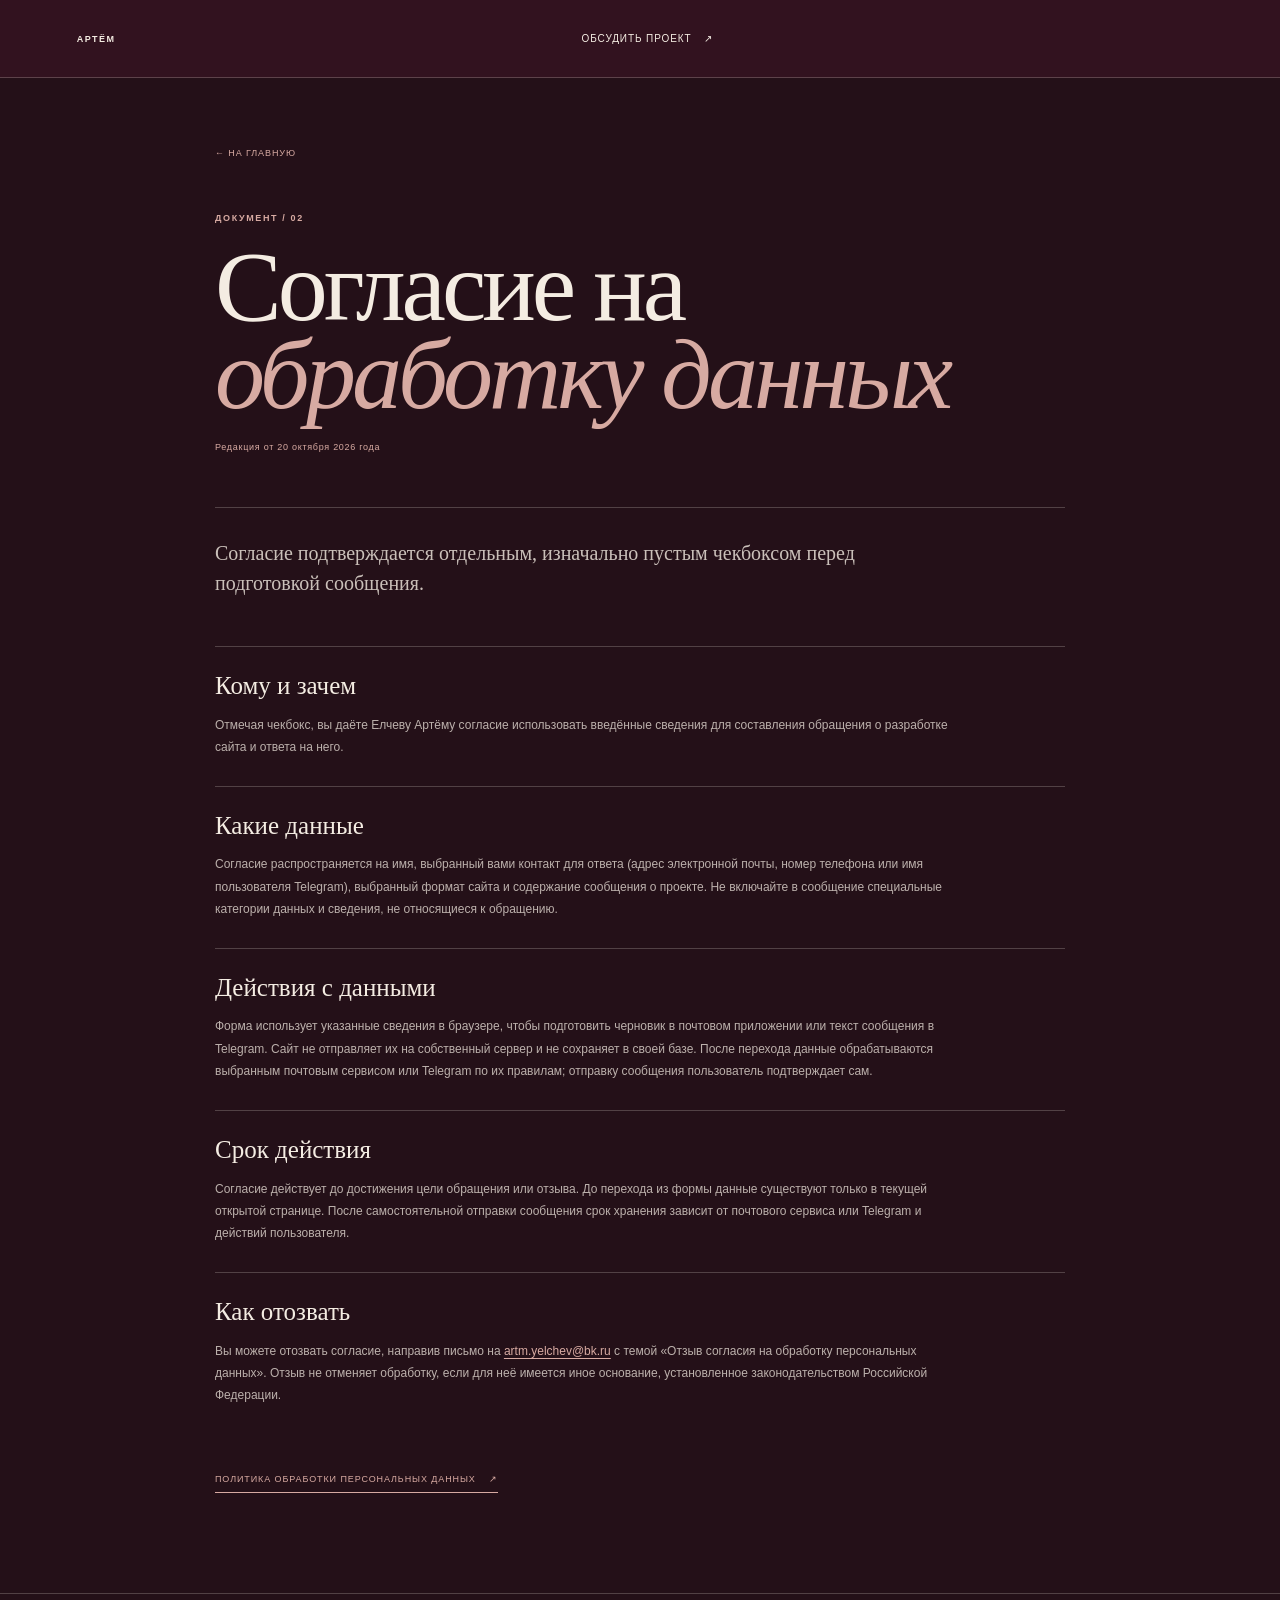
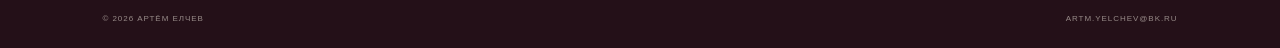
==== consent.html @ eda1a2c3 "first commit" ====
<!doctype html>
<html lang="ru">
<head>
  <meta charset="UTF-8" /><meta name="viewport" content="width=device-width, initial-scale=1.0" />
  <meta name="theme-color" content="#2a1118" />
  <title>Согласие на обработку персональных данных — Артём Елчев</title>
  <link rel="stylesheet" href="styles.css" />
</head>
<body class="legal-body">
  <header class="site-header legal-header"><a class="wordmark" href="index.html">Артём<span>Елчев</span></a><a class="header-link" href="index.html#contact">Обсудить проект <span aria-hidden="true">↗</span></a></header>
  <main class="legal-main">
    <a class="legal-back" href="index.html">← На главную</a>
    <p class="eyebrow">ДОКУМЕНТ / 02</p>
    <h1>Согласие на<br><em>обработку<br class="mobile-break"> данных</em></h1>
    <p class="legal-updated">Редакция от 20 октября 2026 года</p>
    <div class="legal-content">
      <p class="legal-lead">Согласие подтверждается отдельным, изначально пустым чекбоксом перед подготовкой сообщения.</p>
      <section><h2>Кому и зачем</h2><p>Отмечая чекбокс, вы даёте Елчеву Артёму согласие использовать введённые сведения для составления обращения о разработке сайта и ответа на него.</p></section>
      <section><h2>Какие данные</h2><p>Согласие распространяется на имя, выбранный вами контакт для ответа (адрес электронной почты, номер телефона или имя пользователя Telegram), выбранный формат сайта и содержание сообщения о проекте. Не включайте в сообщение специальные категории данных и сведения, не относящиеся к обращению.</p></section>
      <section><h2>Действия с данными</h2><p>Форма использует указанные сведения в браузере, чтобы подготовить черновик в почтовом приложении или текст сообщения в Telegram. Сайт не отправляет их на собственный сервер и не сохраняет в своей базе. После перехода данные обрабатываются выбранным почтовым сервисом или Telegram по их правилам; отправку сообщения пользователь подтверждает сам.</p></section>
      <section><h2>Срок действия</h2><p>Согласие действует до достижения цели обращения или отзыва. До перехода из формы данные существуют только в текущей открытой странице. После самостоятельной отправки сообщения срок хранения зависит от почтового сервиса или Telegram и действий пользователя.</p></section>
      <section><h2>Как отозвать</h2><p>Вы можете отозвать согласие, направив письмо на <a href="mailto:artm.yelchev@bk.ru">artm.yelchev@bk.ru</a> с темой «Отзыв согласия на обработку персональных данных». Отзыв не отменяет обработку, если для неё имеется иное основание, установленное законодательством Российской Федерации.</p></section>
    </div>
    <a class="legal-related" href="privacy-policy.html">Политика обработки персональных данных <span>↗</span></a>
  </main>
  <footer class="legal-footer"><span>© 2026 АРТЁМ ЕЛЧЕВ</span><a href="mailto:artm.yelchev@bk.ru">ARTM.YELCHEV@BK.RU</a></footer>
</body>
</html>
---- styles.css ----
:root {
  color-scheme: dark;
  --wine: #32121f;
  --wine-deep: #241018;
  --wine-soft: #4a2430;
  --cream: #f4ece2;
  --paper: #eee4d9;
  --paper-rose: #e6d0c8;
  --rose: #d7aaa2;
  --clay: #a9554e;
  --ink: #28171c;
  --muted: #756366;
  --line-dark: rgba(244, 236, 226, .22);
  --line-light: rgba(40, 23, 28, .2);
  --serif: "Bodoni 72", Didot, "Times New Roman", Georgia, serif;
  --sans: -apple-system, BlinkMacSystemFont, "Segoe UI", Arial, sans-serif;
  --gutter: clamp(22px, 6vw, 92px);
  --content-width: 1480px;
}

* { box-sizing: border-box; }
html { scroll-behavior: smooth; scroll-padding-top: 82px; }
body { margin: 0; overflow-x: hidden; background: var(--wine-deep); color: var(--cream); font-family: var(--sans); -webkit-font-smoothing: antialiased; }
body.menu-open { overflow: hidden; }
img { max-width: 100%; }
a { color: inherit; }
button, input, textarea, select { font: inherit; }
a:focus-visible, button:focus-visible, input:focus-visible, textarea:focus-visible, select:focus-visible { outline: 2px solid var(--clay); outline-offset: 4px; }
::selection { color: var(--wine-deep); background: var(--rose); }

.site-loading { overflow: hidden; }
.site-loader { position: fixed; z-index: 1000; inset: 0; display: none; place-items: center; padding: 24px; color: var(--cream); background: var(--wine-deep); transform: translateY(0); transition: transform .72s cubic-bezier(.76, 0, .24, 1); }
.site-loader[hidden] { display: none; }
.site-loading .site-loader, .site-loader.is-leaving { display: grid; }
.site-loader.is-leaving { transform: translateY(-100%); pointer-events: none; }
.site-loader__content { display: grid; justify-items: center; gap: 15px; text-align: center; }
.site-loader__label { color: var(--rose); font-size: 8px; font-weight: 700; letter-spacing: .2em; }
.site-loader__word { margin: 0; font: 400 clamp(52px, 9vw, 112px)/.9 var(--serif); letter-spacing: -.065em; }
.site-loader__word span { color: var(--rose); }
.site-loader__rule { width: clamp(74px, 14vw, 150px); height: 1px; overflow: hidden; background: var(--line-dark); }
.site-loader__rule::after { display: block; width: 100%; height: 100%; background: var(--rose); content: ""; transform: scaleX(0); transform-origin: left; animation: loader-rule .7s .12s cubic-bezier(.2, .7, .2, 1) forwards; }
@keyframes loader-rule { to { transform: scaleX(1); } }

.site-header { position: absolute; z-index: 20; inset: 0 0 auto; height: 78px; padding: 0 var(--gutter); display: grid; grid-template-columns: 1fr auto 1fr; align-items: center; border-bottom: 1px solid var(--line-dark); }
.site-label, .footer-mark { width: max-content; color: var(--rose); font-size: 9px; font-weight: 650; letter-spacing: .18em; text-transform: uppercase; }
.desktop-nav { display: flex; align-items: center; gap: clamp(24px, 4vw, 58px); }
.desktop-nav a, .header-link { text-decoration: none; font-size: 10px; letter-spacing: .09em; text-transform: uppercase; }
.desktop-nav a { color: rgba(244, 236, 226, .75); transition: color .2s ease; }
.desktop-nav a:hover, .header-link:hover { color: var(--rose); }
.header-link { justify-self: end; display: inline-flex; align-items: center; gap: 12px; padding: 12px 0 12px 14px; }
.header-link svg, .button svg, .case-link svg, .contact-direct svg, .footer-cta svg { width: 14px; height: 14px; fill: none; stroke: currentColor; stroke-width: 1.4; stroke-linecap: square; }
.header-link svg { color: var(--rose); }
.menu-toggle { display: none; }
.mobile-menu { position: fixed; inset: 0; z-index: 19; padding: 100px var(--gutter) 40px; background: var(--wine-deep); flex-direction: column; justify-content: center; }
.mobile-menu:not([hidden]) { display: flex; }
.mobile-menu > a:not(.mobile-email) { display: flex; justify-content: space-between; align-items: baseline; padding: 17px 0; border-bottom: 1px solid var(--line-dark); font: 400 clamp(34px, 9vw, 48px)/1 var(--serif); text-decoration: none; }
.mobile-menu > a span { color: var(--rose); font: 10px var(--sans); letter-spacing: .12em; }
.mobile-menu .mobile-email { width: max-content; margin-top: 32px; color: var(--rose); font-size: 12px; text-decoration: none; }

.hero { position: relative; height: min(1020px, max(740px, 100svh)); min-height: 740px; overflow: hidden; padding: 78px var(--gutter) 0; background: radial-gradient(ellipse at 74% 49%, rgba(91, 43, 58, .45), transparent 47%), var(--wine-deep); }
.hero-inner { position: relative; width: min(100%, var(--content-width)); height: 100%; margin-inline: auto; }
.hero-art { position: absolute; z-index: 1; inset: 0; overflow: hidden; pointer-events: none; }
.hero-orbit { position: absolute; top: 12%; right: 9%; width: min(54vw, 730px); height: 73%; border-radius: 50% 50% 0 0; background: linear-gradient(145deg, #4b2532, #32141f 80%); }
.hero-overline { position: absolute; z-index: 4; top: 13%; left: 0; margin: 0; color: var(--rose); font-size: 9px; font-weight: 700; letter-spacing: .2em; }
.hero-overline span { padding-inline: 7px; color: rgba(244, 236, 226, .45); }
.hero-title { position: absolute; z-index: 2; top: 19%; left: -.025em; margin: 0; color: var(--cream); font: 900 clamp(130px, 19.4vw, 285px)/.75 "Arial Black", Arial, sans-serif; letter-spacing: -.085em; text-transform: uppercase; white-space: nowrap; }
.hero-title span { display: block; }
.hero-title em { display: block; margin: .2em 0 0 1.5em; color: var(--rose); font: italic 400 .31em/1 var(--serif); letter-spacing: -.035em; text-transform: none; }
.hero-copy { position: absolute; z-index: 4; left: 0; bottom: 12%; width: min(390px, 36%); }
.hero-role { margin: 0 0 12px; color: var(--rose); font-size: 9px; font-weight: 700; letter-spacing: .17em; text-transform: uppercase; }
.hero-description { max-width: 365px; margin: 0; color: rgba(244, 236, 226, .82); font-size: 13px; line-height: 1.75; }
.hero-actions { display: flex; flex-wrap: wrap; align-items: center; gap: 10px 23px; margin-top: 22px; }
.button { min-height: 48px; display: inline-flex; justify-content: center; align-items: center; gap: 18px; text-decoration: none; font-size: 9px; font-weight: 700; letter-spacing: .1em; text-transform: uppercase; transition: color .2s ease, background .2s ease, transform .2s ease; }
.button-primary { padding: 0 18px; color: var(--wine-deep); background: var(--rose); }
.button-primary:hover { background: var(--cream); transform: translateY(-2px); }
.button-text { color: var(--cream); }
.button-text span { color: var(--rose); font-size: 16px; font-weight: 400; transition: transform .2s ease; }
.button-text:hover span { transform: translateY(3px); }
.hero-portrait { position: absolute; z-index: 3; right: 4%; bottom: -1%; width: auto; height: 96%; max-width: 54%; object-fit: contain; object-position: center bottom; }
.hero-scroll { position: absolute; z-index: 4; left: 50%; bottom: 35px; display: flex; align-items: center; gap: 12px; color: rgba(244, 236, 226, .58); font-size: 7px; letter-spacing: .17em; text-decoration: none; transform: translateX(-50%); }
.hero-scroll i { position: relative; display: block; width: 36px; height: 1px; background: var(--rose); }
.hero-side-note { position: absolute; z-index: 4; right: 0; bottom: 13%; color: rgba(244, 236, 226, .55); font-size: 8px; line-height: 1.7; letter-spacing: .16em; text-align: right; }
.js.hero-ready .hero-portrait { animation: portrait-arrive 3.05s cubic-bezier(.20,.80,.22,1) both; }
@keyframes portrait-arrive { from { opacity: 0; transform: translateY(26px) scale(.985); } to { opacity: 1; transform: translateY(0) scale(1); } }

.section { padding-inline: var(--gutter); }
.portfolio { padding-top: clamp(90px, 11vw, 150px); padding-bottom: clamp(90px, 12vw, 160px); color: var(--ink); background: var(--paper); }
.section-intro, .feature-case, .project-grid, .about > *, .services-heading, .price-list, .contact > *, .footer-main, .footer-bottom { width: min(100%, var(--content-width)); margin-inline: auto; }
.section-intro { display: grid; grid-template-columns: 1fr .65fr; gap: 60px; align-items: end; margin-bottom: clamp(42px, 6vw, 75px); }
.eyebrow { margin: 0 0 20px; color: var(--clay); font-size: 9px; font-weight: 700; letter-spacing: .18em; text-transform: uppercase; }
.section-intro h2, .about h2, .services h2, .contact h2 { margin: 0; font: 400 clamp(62px, 8.4vw, 116px)/.82 var(--serif); letter-spacing: -.055em; }
.section-intro h2 em, .about h2 em, .services h2 em, .contact h2 em { color: var(--clay); font-weight: 400; }
.intro-note { max-width: 330px; justify-self: end; margin: 0 0 5px; color: var(--muted); font: 400 18px/1.5 var(--serif); }
.feature-case { display: grid; grid-template-columns: minmax(255px, .72fr) minmax(0, 1.28fr); align-items: center; gap: clamp(24px, 3.5vw, 52px); padding: clamp(30px, 4.4vw, 64px); color: var(--cream); background: var(--wine); }
.case-copy { display: flex; flex-direction: column; align-items: flex-start; padding: 8px 0 4px; }
.case-index { margin: 0 0 auto; color: var(--rose); font-size: 8px; letter-spacing: .16em; }
.case-index span { padding-inline: 6px; color: rgba(244, 236, 226, .5); }
.case-copy h3 { margin: 46px 0 17px; font: 400 clamp(55px, 7.2vw, 98px)/.86 var(--serif); letter-spacing: -.07em; }
.case-copy h3 span, .project-caption h3 span { color: var(--rose); }
.case-summary { max-width: 355px; margin: 0 0 26px; color: rgba(244, 236, 226, .78); font-size: 12px; line-height: 1.8; }
.case-link { display: inline-flex; align-items: center; gap: 12px; padding-bottom: 8px; border-bottom: 1px solid var(--rose); color: var(--cream); text-decoration: none; font-size: 9px; font-weight: 700; letter-spacing: .12em; text-transform: uppercase; }
.case-link svg { color: var(--rose); }
.case-link:hover { color: var(--rose); }
.case-showcase { position: relative; min-width: 0; height: clamp(450px, 43vw, 610px); }
.site-shot { position: absolute; width: 61%; height: 78%; margin: 0; overflow: hidden; border: 5px solid rgba(244, 236, 226, .85); background: #d8d0c8; box-shadow: 0 20px 48px rgba(10, 3, 6, .36); transition: transform .55s cubic-bezier(.2,.7,.2,1); }
.site-shot a { position: relative; display: block; width: 100%; height: 100%; color: inherit; }
.site-shot img { display: block; width: 100%; height: 100%; object-fit: cover; object-position: top center; transition: transform .7s cubic-bezier(.2,.7,.2,1); }
.shot-old { top: 19%; left: 1%; transform: rotate(-4deg); }
.shot-new { z-index: 2; top: 5%; right: 1%; transform: rotate(4deg); }
.site-shot figcaption { position: absolute; z-index: 2; top: 13px; left: 13px; display: flex; align-items: center; gap: 8px; color: #fff; font-size: 8px; letter-spacing: .11em; text-shadow: 0 1px 8px rgba(0, 0, 0, .7); text-transform: uppercase; }
.site-shot figcaption span:first-child { padding: 7px 8px; color: var(--wine-deep); background: var(--cream); text-shadow: none; font-weight: 750; }
.site-shot:hover img { transform: scale(1.035); }
.shot-old:hover { transform: rotate(-2deg) translateY(-5px); }
.shot-new:hover { transform: rotate(2deg) translateY(-5px); }
.case-foot { grid-column: 1 / -1; display: flex; justify-content: space-between; gap: 18px; margin-top: 4px; padding-top: 16px; border-top: 1px solid var(--line-dark); color: var(--rose); font-size: 8px; letter-spacing: .14em; }
.project-grid { display: block; }
.project-card { min-width: 0; display: grid; grid-template-columns: minmax(0, .95fr) minmax(0, 1.55fr) minmax(0, .95fr); align-items: center; gap: clamp(20px, 2.4vw, 38px); padding: clamp(34px, 4.2vw, 60px) 0; border-top: 1px solid var(--line-light); }
.project-corporate .project-intro { grid-column: 1; grid-row: 1; }
.project-corporate .project-visual { grid-column: 2; grid-row: 1; }
.project-corporate .project-caption { grid-column: 3; grid-row: 1; }
.project-dental .project-caption { grid-column: 1; grid-row: 1; }
.project-dental .project-visual { grid-column: 2; grid-row: 1; }
.project-dental .project-visual { aspect-ratio: 1.75 / 1; }
.project-detail .project-visual { grid-column: 1; grid-row: 1; }
.project-detail .project-visual { aspect-ratio: 1.74 / 1; }
.project-detail .project-caption { grid-column: 2; grid-row: 1; }
.project-corporate .project-visual { aspect-ratio: 1.78 / 1; }
.project-intro { min-width: 0; }
.project-intro h3 { margin: 15px 0 18px; font: 400 clamp(48px, 6.7vw, 90px)/.8 var(--serif); letter-spacing: -.065em; }
.project-intro h3 em { display: inline-block; margin-left: .5em; color: #b78583; font-weight: 400; }
.project-intro > p:last-child { max-width: 330px; margin: 0; color: var(--muted); font-size: 12px; line-height: 1.75; }
.project-visual { position: relative; min-width: 0; width: 100%; aspect-ratio: 1.58 / 1; margin: 0; overflow: hidden; border-radius: 4px; background: #ded4cb; box-shadow: 0 13px 30px rgba(50, 24, 31, .16); }
.project-visual img { display: block; width: 100%; height: 100%; object-fit: cover; object-position: top center; transition: transform .7s cubic-bezier(.2,.7,.2,1); }
.project-image-link { display: block; width: 100%; height: 100%; }
.project-card:hover .project-visual img { transform: scale(1.025); }
.project-caption { position: relative; min-width: 0; padding-top: 14px; }
.project-category { display: block; color: #806b68; font-size: 8px; letter-spacing: .16em; }
.project-caption h3 { margin: 15px 0 8px; font: 400 clamp(43px, 6vw, 76px)/.95 var(--serif); letter-spacing: -.055em; }
.project-caption h3 em { color: #846c6c; font-weight: 400; }
.project-caption > p { margin: 0; color: var(--muted); font-size: 12px; line-height: 1.6; }
.project-action { width: 38px; height: 38px; display: grid; place-items: center; margin-top: 22px; border: 1px solid rgba(40, 23, 28, .48); border-radius: 50%; color: var(--ink); transition: color .2s ease, background .2s ease, transform .2s ease; }
.project-action svg { width: 16px; height: 16px; fill: none; stroke: currentColor; stroke-width: 1.2; }
.project-action:hover { color: var(--paper); background: var(--wine); transform: translate(2px, -2px); }

.about { position: relative; display: grid; grid-template-columns: minmax(0, .9fr) minmax(0, 1fr); align-items: center; gap: clamp(50px, 10vw, 150px); padding-top: clamp(100px, 12vw, 160px); padding-bottom: clamp(100px, 12vw, 160px); background: var(--wine-deep); }
.about-image { position: relative; min-width: 0; width: 100%; aspect-ratio: .84 / 1; overflow: hidden; background: var(--wine-soft); }
.about-image img { display: block; width: 100%; height: 100%; object-fit: cover; object-position: 54% 39%; filter: saturate(.78) brightness(.9); }
.image-caption { position: absolute; left: 18px; bottom: 18px; color: var(--cream); font-size: 8px; letter-spacing: .17em; }
.about-copy { max-width: 570px; }
.about-copy .eyebrow { color: var(--rose); }
.about h2 { font-size: clamp(70px, 8.2vw, 112px); }
.about h2 em { color: var(--rose); }
.about-lead { max-width: 440px; margin: 34px 0 16px; color: var(--cream); font: 400 23px/1.3 var(--serif); }
.about-detail { max-width: 450px; margin: 0; color: rgba(244, 236, 226, .72); font-size: 12px; line-height: 1.85; }
.about-side-note { position: absolute; right: var(--gutter); bottom: 32px; width: auto; margin: 0; color: rgba(244, 236, 226, .44); font-size: 8px; line-height: 1.7; letter-spacing: .14em; text-align: right; }

.services { padding-top: clamp(100px, 12vw, 155px); padding-bottom: clamp(100px, 12vw, 150px); color: var(--ink); background: var(--paper-rose); }
.services-heading { display: grid; grid-template-columns: 1fr .65fr; align-items: end; gap: 50px; margin-bottom: clamp(45px, 6vw, 76px); }
.services .eyebrow { color: #86504d; }
.services h2 { font-size: clamp(68px, 8.2vw, 112px); }
.services h2 em { color: #8d4c4c; }
.services-heading > p { max-width: 310px; justify-self: end; margin: 0 0 5px; color: #6d5555; font-size: 12px; line-height: 1.8; }
.price-list { border-top: 1px solid var(--line-light); }
.price-row { position: relative; display: grid; grid-template-columns: 48px minmax(0, 1fr) auto 24px; align-items: center; gap: clamp(12px, 2.2vw, 30px); min-height: 105px; padding: 18px 0; border-bottom: 1px solid var(--line-light); color: var(--ink); text-decoration: none; transition: padding .25s ease, background .25s ease; }
.price-row:hover { padding-inline: 12px; background: rgba(255, 255, 255, .22); }
.price-num { color: #9d6966; font: 400 21px var(--serif); }
.price-name { min-width: 0; display: flex; flex-direction: column; gap: 6px; }
.price-name strong { font: 400 clamp(18px, 2vw, 24px)/1.16 var(--serif); }
.price-name > span { color: #765d5b; font-size: 10px; line-height: 1.4; }
.price-name > .price-description { max-height: 0; overflow: hidden; opacity: 0; transform: translateY(-5px); transition: max-height .35s ease, opacity .25s ease, transform .3s ease, margin .3s ease; }
.price-row:hover .price-description, .price-row:focus-visible .price-description { max-height: 120px; margin-top: 5px; opacity: 1; transform: none; }
.price-value { font: 400 clamp(20px, 2.4vw, 31px)/1 var(--serif); white-space: nowrap; }
.price-arrow { width: 17px; height: 17px; justify-self: end; fill: none; stroke: #8d4c4c; stroke-width: 1.35; transition: transform .2s ease; }
.price-row:hover .price-arrow { transform: translate(3px, -3px); }
.launch-note { width: min(100%, var(--content-width)); margin: 28px auto 0; color: #6f5354; font: 400 18px/1.4 var(--serif); }
.launch-note span { margin-right: 8px; color: #8d4c4c; }
.legal-service-note { width: min(100%, var(--content-width)); max-width: 720px; margin: 22px auto 0; color: #765d5b; font-size: 10px; line-height: 1.75; }

.ticker { display: flex; align-items: center; padding: 15px 0; border-block: 1px solid var(--line-dark); color: var(--cream); background: var(--wine); }
.ticker-viewport { min-width: 0; width: 100%; overflow: hidden; }
.ticker-viewport:focus-visible { outline: 1px solid var(--rose); outline-offset: -4px; }
.ticker-track { display: flex; width: max-content; animation: ticker-scroll 26s linear infinite; }
.ticker-run { flex: 0 0 auto; display: flex; align-items: center; gap: clamp(22px, 4vw, 55px); padding: 0 clamp(22px, 4vw, 55px); white-space: nowrap; font: 400 clamp(24px, 3vw, 40px)/1 var(--serif); letter-spacing: .02em; }
.ticker-run i { color: var(--rose); font: normal 14px var(--sans); }
.ticker-viewport:hover .ticker-track, .ticker-viewport:focus .ticker-track { animation-play-state: paused; }
@keyframes ticker-scroll { from { transform: translateX(0); } to { transform: translateX(-50%); } }

.contact { display: grid; grid-template-columns: minmax(0, .9fr) minmax(0, 1fr); gap: clamp(45px, 10vw, 145px); padding-top: clamp(105px, 13vw, 165px); padding-bottom: clamp(105px, 13vw, 165px); background: var(--wine-deep); }
.contact-heading .eyebrow { color: var(--rose); }
.contact h2 { font-size: clamp(56px, 7vw, 94px); }
.contact h2 em { color: var(--rose); }
.contact-heading > p:not(.eyebrow) { max-width: 390px; margin: 28px 0 25px; color: rgba(244, 236, 226, .72); font-size: 12px; line-height: 1.8; }
.contact-links { display: flex; flex-direction: column; align-items: flex-start; gap: 13px; }
.contact-direct { display: inline-flex; align-items: center; gap: 10px; padding-bottom: 7px; border-bottom: 1px solid var(--rose); color: var(--cream); text-decoration: none; font-size: 9px; font-weight: 700; letter-spacing: .1em; text-transform: uppercase; }
.contact-direct svg { color: var(--rose); }
.contact-email { color: var(--rose); font-size: 11px; text-decoration: none; }
.contact-email:hover { text-decoration: underline; text-underline-offset: 4px; }
.contact-form { position: relative; display: flex; flex-direction: column; gap: 22px; }
.field { display: flex; flex-direction: column; gap: 8px; }
.field > span { color: var(--rose); font-size: 8px; font-weight: 650; letter-spacing: .13em; text-transform: uppercase; }
.field input, .field textarea, .field select { width: 100%; min-height: 42px; padding: 10px 0 12px; border: 0; border-bottom: 1px solid var(--line-dark); border-radius: 0; color: var(--cream); background: transparent; font-size: 13px; line-height: 1.45; }
.field select { appearance: none; padding-right: 24px; background-image: url("data:image/svg+xml,%3Csvg xmlns='http://www.w3.org/2000/svg' width='14' height='14' viewBox='0 0 14 14'%3E%3Cpath d='m3 5 4 4 4-4' fill='none' stroke='%23d7aaa2' stroke-width='1.3'/%3E%3C/svg%3E"); background-repeat: no-repeat; background-position: right 5px center; }
.field select option { color: var(--cream); background: var(--wine-deep); }
.field textarea { min-height: 82px; resize: vertical; }
.field input::placeholder, .field textarea::placeholder { color: rgba(244, 236, 226, .42); }
.field input:focus, .field textarea:focus, .field select:focus { outline: 0; border-color: var(--rose); }
.field-trap { position: absolute; width: 1px; height: 1px; left: -10000px; overflow: hidden; }
.consent { display: grid; grid-template-columns: 17px 1fr; gap: 11px; align-items: start; color: rgba(244, 236, 226, .72); font-size: 10px; line-height: 1.65; }
.consent input { width: 15px; height: 15px; margin: 2px 0 0; accent-color: var(--rose); }
.consent a { color: var(--rose); text-underline-offset: 3px; }
.submit-button { align-self: flex-start; min-width: 230px; min-height: 50px; display: inline-flex; justify-content: space-between; align-items: center; gap: 28px; padding: 0 17px; border: 0; color: var(--wine-deep); background: var(--rose); font-size: 9px; font-weight: 750; letter-spacing: .11em; text-transform: uppercase; cursor: pointer; transition: color .2s ease, background .2s ease, transform .2s ease; }
.submit-button svg { width: 15px; height: 15px; fill: none; stroke: currentColor; stroke-width: 1.4; }
.submit-button:hover:not(:disabled) { background: var(--cream); transform: translateY(-2px); }
.submit-button:disabled { opacity: .7; cursor: wait; }
.form-note { min-height: 18px; margin: -12px 0 0; color: var(--rose); font-size: 10px; line-height: 1.6; }

.site-footer { padding: 45px var(--gutter) 22px; background: #1c0b11; }
.footer-main { display: grid; grid-template-columns: 1fr 1.2fr 1fr; align-items: center; gap: 25px; padding-bottom: 38px; }
.footer-main > p { margin: 0; justify-self: center; color: var(--rose); font: 400 clamp(18px, 2vw, 25px)/1.2 var(--serif); white-space: nowrap; }
.footer-cta { justify-self: end; display: inline-flex; align-items: center; gap: 10px; color: var(--rose); font-size: 9px; font-weight: 700; letter-spacing: .12em; text-decoration: none; text-transform: uppercase; }
.footer-cta:hover { color: var(--cream); }
.footer-bottom { display: flex; justify-content: space-between; align-items: center; gap: 18px; padding-top: 16px; border-top: 1px solid var(--line-dark); color: rgba(244, 236, 226, .55); font-size: 7px; letter-spacing: .12em; }
.footer-bottom a { text-decoration: none; }
.footer-bottom a:hover { color: var(--rose); }

.cookie-notice { position: fixed; z-index: 50; left: 50%; bottom: 18px; width: min(760px, calc(100% - 36px)); display: grid; grid-template-columns: 1fr auto auto; align-items: center; gap: 18px; padding: 16px 18px; color: var(--cream); background: #1c0b11; border: 1px solid rgba(244, 236, 226, .2); box-shadow: 0 12px 40px rgba(15, 4, 8, .28); transform: translateX(-50%); }
.cookie-notice[hidden] { display: none; }
.cookie-notice p { margin: 0; color: rgba(244, 236, 226, .8); font-size: 10px; line-height: 1.55; }
.cookie-notice a { color: var(--rose); font-size: 9px; white-space: nowrap; text-underline-offset: 3px; }
.cookie-notice button { min-height: 36px; padding: 0 14px; border: 0; color: var(--wine-deep); background: var(--rose); font-size: 9px; font-weight: 700; letter-spacing: .08em; text-transform: uppercase; cursor: pointer; }

.js .reveal { opacity: 0; transform: translateY(20px); transition: opacity .65s ease, transform .65s cubic-bezier(.2,.7,.2,1); }
.js .reveal.is-visible { opacity: 1; transform: none; }
.js .project-card:nth-child(2) { transition-delay: .08s; }
.js .project-card:nth-child(3) { transition-delay: .16s; }

@media (max-width: 1020px) {
  .hero-title { font-size: clamp(112px, 18vw, 190px); }
  .hero-portrait { right: -12%; height: 74%; max-width: 66%; }
  .hero-copy { width: min(350px, 35%); }
  .hero-side-note { display: none; }
  .feature-case { grid-template-columns: 1fr; }
  .case-copy { max-width: 620px; }
  .case-index { margin-bottom: 25px; }
  .case-copy h3 { margin: 0 0 14px; }
  .case-showcase { height: clamp(510px, 70vw, 680px); }
  .case-foot { margin-top: 4px; }
  .about { gap: 7vw; }
  .project-card { grid-template-columns: minmax(0, .82fr) minmax(0, 1.18fr); gap: 4vw; }
  .project-corporate .project-intro { grid-column: 1; grid-row: 1; }
  .project-corporate .project-visual { grid-column: 2; grid-row: 1 / span 2; }
  .project-corporate .project-caption { grid-column: 1; grid-row: 2; }
  .project-dental .project-caption { grid-column: 1; grid-row: 1; }
  .project-dental .project-visual { grid-column: 2; grid-row: 1; }
  .project-detail .project-visual { grid-column: 1; grid-row: 1; }
  .project-detail .project-caption { grid-column: 2; grid-row: 1; }
  .contact { gap: 6vw; }
  .footer-bottom { flex-wrap: wrap; }
}

@media (max-width: 760px) {
  html { scroll-padding-top: 68px; }
  .site-header { height: 66px; grid-template-columns: 1fr auto; }
  .desktop-nav, .header-link { display: none; }
  .site-label { font-size: 8px; }
  .menu-toggle { position: relative; z-index: 21; display: flex; width: 42px; height: 42px; flex-direction: column; justify-content: center; align-items: center; gap: 6px; border: 1px solid var(--line-dark); border-radius: 50%; background: transparent; cursor: pointer; }
  .menu-toggle span { width: 15px; height: 1px; background: var(--cream); transition: transform .2s ease; }
  .menu-toggle[aria-expanded="true"] span:first-child { transform: translateY(3.5px) rotate(45deg); }
  .menu-toggle[aria-expanded="true"] span:last-child { transform: translateY(-3.5px) rotate(-45deg); }
  .hero { height: max(840px, 100svh); min-height: 840px; padding: 66px var(--gutter) 0; }
  .hero-inner { display: block; }
  .hero-orbit { top: 28%; right: -17%; width: 100%; height: 58%; }
  .hero-overline { top: 12%; font-size: 8px; }
  .hero-title { top: 18%; left: -.035em; font-size: clamp(72px, 19vw, 105px); line-height: .78; }
  .hero-title em { margin: .26em 0 0 .62em; font-size: .36em; }
  .hero-copy { bottom: 8%; width: min(270px, 61%); }
  .hero-role { margin: 0 0 9px; font-size: 8px; }
  .hero-description { max-width: 220px; font-size: 11px; line-height: 1.58; }
  .hero-actions { gap: 5px 14px; margin-top: 13px; }
  .button { min-height: 43px; font-size: 8px; }
  .button-primary { padding-inline: 13px; }
  .hero-portrait { z-index: 1; right: -31vw; height: 69%; max-width: none; }
  .hero-scroll { bottom: 20px; font-size: 6px; }
  .portfolio { padding-top: 82px; padding-bottom: 90px; }
  .section-intro { display: block; margin-bottom: 38px; }
  .eyebrow { margin-bottom: 16px; font-size: 8px; }
  .section-intro h2, .about h2, .services h2, .contact h2 { font-size: clamp(54px, 16vw, 76px); }
  .intro-note { max-width: 360px; margin: 23px 0 0; font-size: 16px; }
  .feature-case { gap: 20px; padding: 24px 18px 18px; }
  .case-index { margin-bottom: 19px; font-size: 7px; }
  .case-copy h3 { margin: 0 0 12px; font-size: 59px; }
  .case-summary { margin-bottom: 18px; font-size: 11px; }
  .case-showcase { height: 430px; }
  .site-shot { width: 76%; height: 69%; border-width: 4px; }
  .shot-old { top: 27%; left: 0; }
  .shot-new { top: 1%; right: 0; }
  .site-shot figcaption { top: 11px; left: 11px; font-size: 7px; }
  .case-foot { display: grid; grid-template-columns: 1fr 1fr; gap: 10px; font-size: 7px; line-height: 1.5; }
  .case-foot span:last-child { grid-column: 1 / -1; }
  .project-card { display: flex; flex-direction: column; align-items: stretch; gap: 17px; padding: 26px 0 30px; }
  .project-intro h3 { margin: 12px 0 14px; font-size: 58px; }
  .project-intro > p:last-child { max-width: 360px; font-size: 11px; }
  .project-visual { width: 100%; }
  .project-caption { padding-top: 0; }
  .project-caption h3 { margin: 10px 0 5px; font-size: 48px; }
  .project-action { margin-top: 15px; }
  .project-caption h3 { margin: 10px 0 5px; font-size: 48px; }
  .about { display: flex; flex-direction: column; align-items: stretch; gap: 36px; padding-top: 84px; padding-bottom: 94px; }
  .about-image { width: min(100%, 430px); aspect-ratio: .9 / 1; min-height: 0; margin-inline: auto; }
  .about-image img { object-position: 54% 39%; }
  .about-copy { width: 100%; max-width: 540px; margin-inline: auto; }
  .about-side-note { display: none; }
  .about h2 { font-size: clamp(62px, 18vw, 82px); }
  .about-lead { margin-top: 24px; font-size: 21px; }
  .about-detail { font-size: 11px; }
  .services { padding-top: 84px; padding-bottom: 95px; }
  .services-heading { display: block; margin-bottom: 39px; }
  .services h2 { font-size: clamp(62px, 18vw, 82px); }
  .services-heading > p { max-width: 360px; margin-top: 21px; font-size: 11px; }
  .price-row { grid-template-columns: 24px minmax(0, 1fr) auto 14px; gap: 8px; min-height: 91px; padding-block: 15px; }
  .price-row:hover { padding-inline: 4px; }
  .price-num { align-self: start; padding-top: 3px; font-size: 16px; }
  .price-name { gap: 5px; }
  .price-name strong { font-size: 16px; line-height: 1.14; }
  .price-name > span:not(.price-description) { font-size: 8px; line-height: 1.35; }
  .price-name > .price-description { max-height: 150px; margin-top: 5px; opacity: 1; transform: none; font-size: 9px; line-height: 1.5; }
  .price-value { font-size: 15px; }
  .price-arrow { width: 14px; height: 14px; }
  .launch-note { margin-top: 22px; font-size: 16px; }
  .legal-service-note { margin-top: 17px; font-size: 9px; }
  .ticker { padding-block: 14px; }
  .ticker-run { font-size: 25px; }
  .contact { display: block; padding-top: 84px; padding-bottom: 92px; }
  .contact h2 { font-size: clamp(50px, 14.6vw, 70px); }
  .contact-heading > p:not(.eyebrow) { margin-top: 22px; }
  .contact-form { margin-top: 47px; gap: 19px; }
  .submit-button { width: 100%; }
  .site-footer { padding-top: 33px; }
  .footer-main { grid-template-columns: 1fr auto; gap: 15px 20px; padding-bottom: 27px; }
  .footer-mark { grid-column: 1; grid-row: 1; }
  .footer-main > p { justify-self: center; grid-column: 1 / -1; grid-row: 2; font-size: clamp(15px, 4.6vw, 18px); }
  .footer-cta { grid-column: 2; grid-row: 0 / span 2; max-width: 130px; font-size: 8px; line-height: 1.5; text-align: right; }
  .footer-bottom { display: grid; grid-template-columns: 1fr 1fr; gap: 12px 14px; font-size: 7px; line-height: 1.5; }
  .footer-bottom a:nth-child(3), .footer-bottom a:nth-child(4) { grid-column: 1 / -1; }
  .cookie-notice { bottom: 10px; grid-template-columns: 1fr auto; gap: 10px 14px; padding: 14px; }
  .cookie-notice p { grid-column: 1 / -1; font-size: 9px; }
  .cookie-notice a { justify-self: start; }
  .cookie-notice button { justify-self: end; }
}

@media (max-width: 380px) {
  :root { --gutter: 20px; }
  .hero-title { font-size: clamp(67px, 19vw, 76px); }
  .hero-title em { font-size: .34em; }
  .hero-portrait { right: -36vw; }
  .button { font-size: 7px; }
  .price-row { grid-template-columns: 22px minmax(0, 1fr) auto 14px; gap: 6px; }
  .price-name strong { font-size: 14px; }
  .price-value { font-size: 13px; }
}

@media (prefers-reduced-motion: reduce) {
  *, *::before, *::after { scroll-behavior: auto !important; animation-duration: .01ms !important; animation-iteration-count: 1 !important; transition-duration: .01ms !important; }
  .site-loading .site-loader { display: none; }
  .site-loader__rule::after { transform: scaleX(1); }
  .js .reveal { opacity: 1; transform: none; }
  .ticker-track { width: 100%; animation: none; }
  .ticker-run:first-child { width: 100%; flex: 1 1 100%; flex-wrap: wrap; justify-content: center; gap: 12px 20px; padding: 0 18px; white-space: normal; text-align: center; }
  .ticker-run:nth-child(2) { display: none; }
}

.legal-body { min-height: 100vh; background: var(--wine-deep); color: var(--cream); }
.legal-header { position: relative; background: var(--wine); }
.legal-header .wordmark { width: max-content; color: var(--cream); text-decoration: none; font: 650 9px var(--sans); letter-spacing: .16em; text-transform: uppercase; }
.legal-header .wordmark span { display: none; }
.legal-main { width: min(850px, 84vw); margin: 0 auto; padding: 64px 0 100px; }
.legal-back { display: inline-block; margin-bottom: 55px; color: var(--rose); text-decoration: none; font-size: 9px; letter-spacing: .1em; text-transform: uppercase; }
.legal-main > .eyebrow { color: var(--rose); }
.legal-main > h1 { margin: 0; font: 400 clamp(56px, 8vw, 100px)/.88 var(--serif); letter-spacing: -.04em; }
.legal-main > h1 em { color: var(--rose); font-weight: 400; }
.legal-main > h1 .mobile-break { display: none; }
.legal-updated { margin: 23px 0 55px; color: var(--rose); font-size: 9px; letter-spacing: .08em; }
.legal-content { border-top: 1px solid var(--line-dark); }
.legal-content .legal-lead { max-width: 690px; margin: 30px 0 48px; color: rgba(244, 236, 226, .8); font: 400 20px/1.5 var(--serif); }
.legal-content section { padding: 25px 0 28px; border-top: 1px solid var(--line-dark); }
.legal-content h2 { margin: 0 0 14px; font: 500 25px/1.1 var(--serif); }
.legal-content p { max-width: 740px; margin: 0 0 12px; color: rgba(244, 236, 226, .73); font-size: 12px; line-height: 1.85; }
.legal-content p:last-child { margin-bottom: 0; }
.legal-content a { color: var(--rose); text-underline-offset: 3px; }
.legal-related { display: inline-block; margin-top: 40px; padding-bottom: 8px; border-bottom: 1px solid var(--rose); color: var(--rose); text-decoration: none; font-size: 9px; letter-spacing: .1em; text-transform: uppercase; }
.legal-related span { margin-left: 10px; }
.legal-footer { display: flex; justify-content: space-between; gap: 20px; padding: 20px 8vw 25px; border-top: 1px solid var(--line-dark); color: rgba(244, 236, 226, .55); font-size: 8px; letter-spacing: .12em; }
.legal-footer a { color: inherit; text-decoration: none; }
@media (max-width: 760px) {
  .legal-header { position: relative; }
  .legal-header .header-link { display: inline-flex; font-size: 8px; }
  .legal-main { width: 88vw; padding: 43px 0 75px; }
  .legal-back { margin-bottom: 42px; }
  .legal-main > h1 { font-size: 14vw; }
  .legal-main > h1 .mobile-break { display: block; }
  .legal-updated { margin: 18px 0 37px; }
  .legal-content .legal-lead { margin: 25px 0 35px; font-size: 18px; }
  .legal-content h2 { font-size: 22px; }
  .legal-content p { font-size: 11px; }
  .legal-footer { padding-inline: 6vw; font-size: 7px; }
}
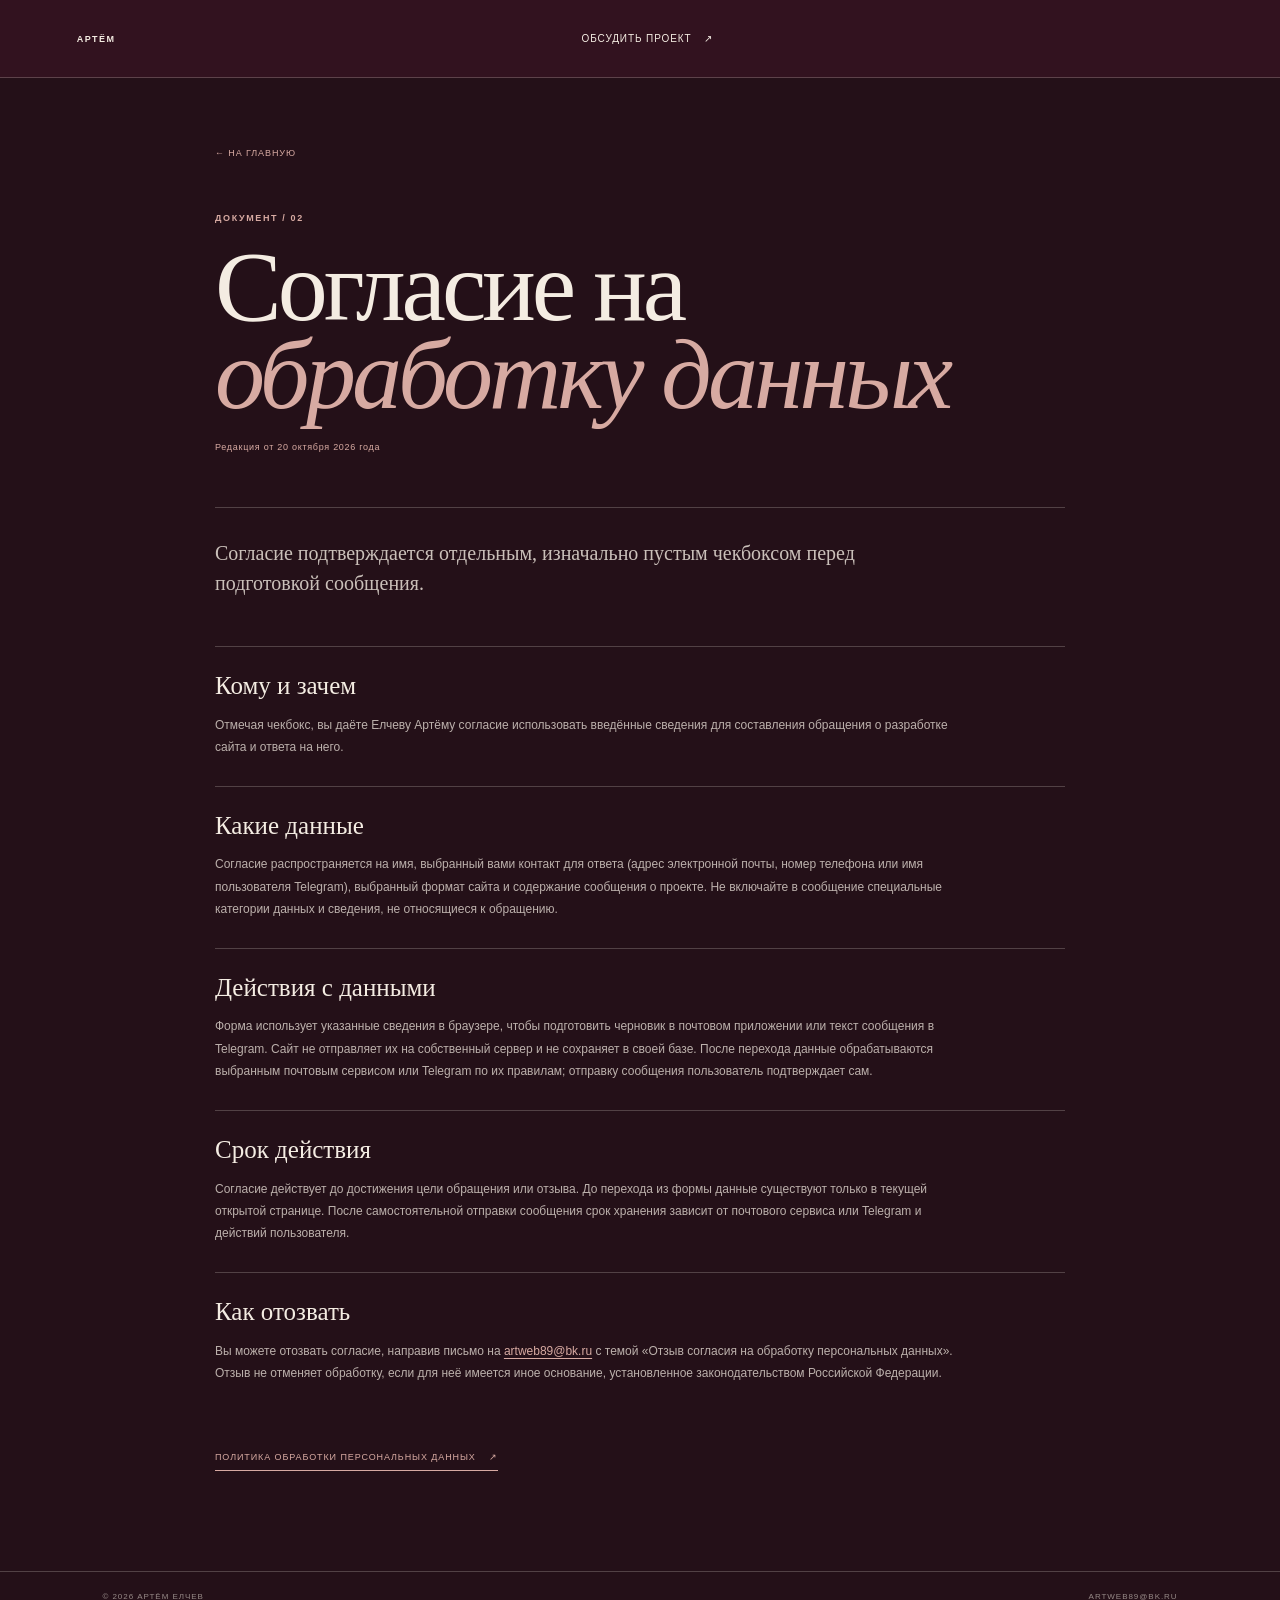
==== commit 5a87f54c: "Update portfolio website2" ====
--- a/consent.html
+++ b/consent.html
@@ -19,10 +19,10 @@
       <section><h2>Какие данные</h2><p>Согласие распространяется на имя, выбранный вами контакт для ответа (адрес электронной почты, номер телефона или имя пользователя Telegram), выбранный формат сайта и содержание сообщения о проекте. Не включайте в сообщение специальные категории данных и сведения, не относящиеся к обращению.</p></section>
       <section><h2>Действия с данными</h2><p>Форма использует указанные сведения в браузере, чтобы подготовить черновик в почтовом приложении или текст сообщения в Telegram. Сайт не отправляет их на собственный сервер и не сохраняет в своей базе. После перехода данные обрабатываются выбранным почтовым сервисом или Telegram по их правилам; отправку сообщения пользователь подтверждает сам.</p></section>
       <section><h2>Срок действия</h2><p>Согласие действует до достижения цели обращения или отзыва. До перехода из формы данные существуют только в текущей открытой странице. После самостоятельной отправки сообщения срок хранения зависит от почтового сервиса или Telegram и действий пользователя.</p></section>
-      <section><h2>Как отозвать</h2><p>Вы можете отозвать согласие, направив письмо на <a href="mailto:artm.yelchev@bk.ru">artm.yelchev@bk.ru</a> с темой «Отзыв согласия на обработку персональных данных». Отзыв не отменяет обработку, если для неё имеется иное основание, установленное законодательством Российской Федерации.</p></section>
+      <section><h2>Как отозвать</h2><p>Вы можете отозвать согласие, направив письмо на <a href="mailto:artweb89@bk.ru">artweb89@bk.ru</a> с темой «Отзыв согласия на обработку персональных данных». Отзыв не отменяет обработку, если для неё имеется иное основание, установленное законодательством Российской Федерации.</p></section>
     </div>
     <a class="legal-related" href="privacy-policy.html">Политика обработки персональных данных <span>↗</span></a>
   </main>
-  <footer class="legal-footer"><span>© 2026 АРТЁМ ЕЛЧЕВ</span><a href="mailto:artm.yelchev@bk.ru">ARTM.YELCHEV@BK.RU</a></footer>
+  <footer class="legal-footer"><span>© 2026 АРТЁМ ЕЛЧЕВ</span><a href="mailto:artweb89@bk.ru">ARTWEB89@BK.RU</a></footer>
 </body>
 </html>
